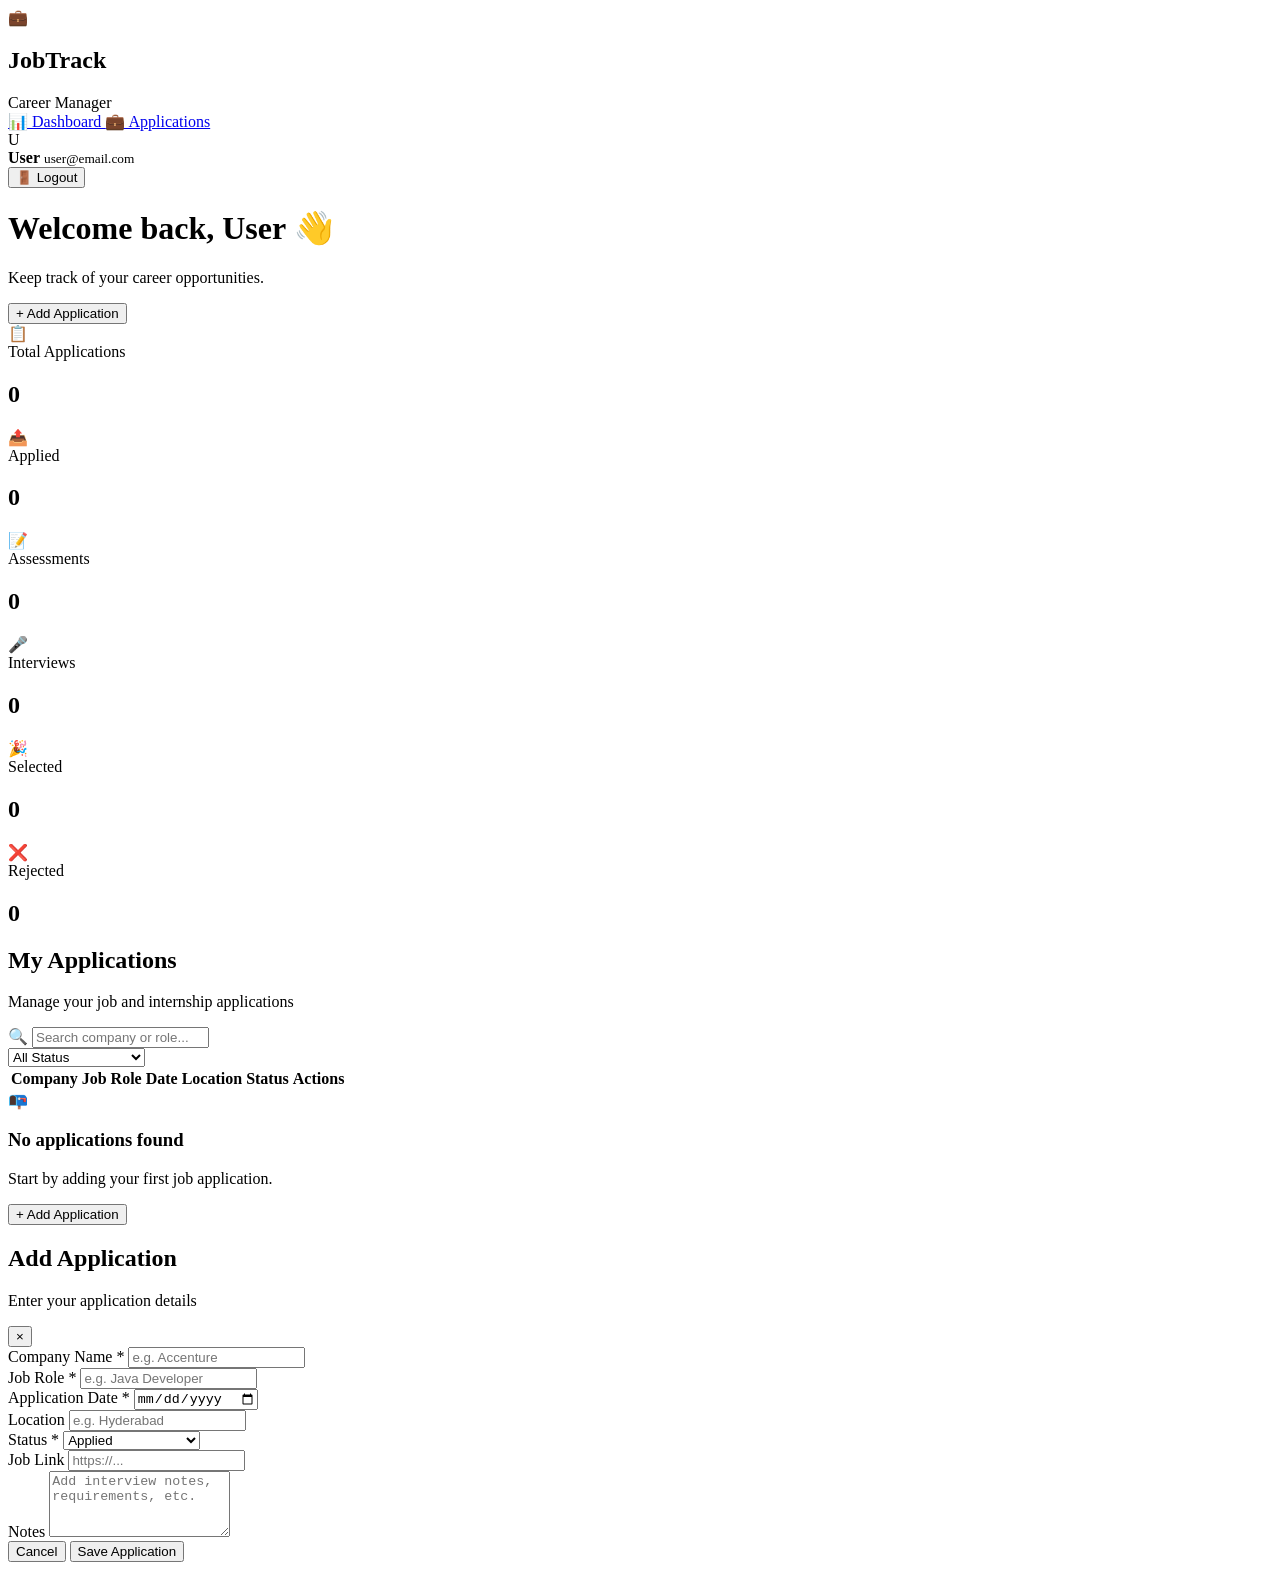
==== dashboard.html @ d00cedd4 "Add files via upload" ====
<!DOCTYPE html>
<html lang="en">
<head>
    <meta charset="UTF-8">
    <meta name="viewport" content="width=device-width, initial-scale=1.0">
    <title>JobTrack - Dashboard</title>
    <link rel="stylesheet" href="css/style.css">
    <link rel="stylesheet" href="css/dashboard.css">
</head>
<body>

<div class="dashboard-layout">

    <!-- SIDEBAR -->
    <aside class="sidebar">
        <div class="sidebar-brand">
            <div class="brand-icon">💼</div>
            <div>
                <h2>JobTrack</h2>
                <span>Career Manager</span>
            </div>
        </div>

        <nav>
            <a href="#" class="nav-item active">
                📊 Dashboard
            </a>
            <a href="#applications" class="nav-item">
                💼 Applications
            </a>
        </nav>

        <div class="sidebar-bottom">
            <div class="user-mini">
                <div class="avatar" id="sidebarAvatar">
                    U
                </div>
                <div>
                    <strong id="sidebarName">User</strong>
                    <small id="sidebarEmail">user@email.com</small>
                </div>
            </div>

            <button class="logout-btn" onclick="logout()">
                🚪 Logout
            </button>
        </div>
    </aside>

    <!-- MAIN CONTENT -->
    <main class="main-content">

        <!-- TOPBAR -->
        <header class="topbar">
            <div>
                <h1>
                    Welcome back, <span id="welcomeName">User</span> 👋
                </h1>
                <p>
                    Keep track of your career opportunities.
                </p>
            </div>

            <button class="add-btn" onclick="openModal()">
                + Add Application
            </button>
        </header>

        <!-- STATISTICS -->
        <section class="stats-grid">
            <div class="stat-card">
                <div class="stat-icon total">📋</div>
                <div>
                    <span>Total Applications</span>
                    <h2 id="totalCount">0</h2>
                </div>
            </div>

            <div class="stat-card">
                <div class="stat-icon applied">📤</div>
                <div>
                    <span>Applied</span>
                    <h2 id="appliedCount">0</h2>
                </div>
            </div>

            <div class="stat-card">
                <div class="stat-icon assessment">📝</div>
                <div>
                    <span>Assessments</span>
                    <h2 id="assessmentCount">0</h2>
                </div>
            </div>

            <div class="stat-card">
                <div class="stat-icon interview">🎤</div>
                <div>
                    <span>Interviews</span>
                    <h2 id="interviewCount">0</h2>
                </div>
            </div>

            <div class="stat-card">
                <div class="stat-icon selected">🎉</div>
                <div>
                    <span>Selected</span>
                    <h2 id="selectedCount">0</h2>
                </div>
            </div>

            <div class="stat-card">
                <div class="stat-icon rejected">❌</div>
                <div>
                    <span>Rejected</span>
                    <h2 id="rejectedCount">0</h2>
                </div>
            </div>
        </section>

        <!-- APPLICATIONS -->
        <section class="applications-section" id="applications">
            <div class="section-header">
                <div>
                    <h2>My Applications</h2>
                    <p>Manage your job and internship applications</p>
                </div>
            </div>

            <!-- SEARCH AND FILTER -->
            <div class="filters">
                <div class="search-box">
                    <span>🔍</span>
                    <input
                        type="text"
                        id="searchInput"
                        placeholder="Search company or role..."
                    >
                </div>

                <select id="statusFilter">
                    <option value="All">All Status</option>
                    <option value="Applied">Applied</option>
                    <option value="Online Assessment">Online Assessment</option>
                    <option value="Interview">Interview</option>
                    <option value="Selected">Selected</option>
                    <option value="Rejected">Rejected</option>
                </select>
            </div>

            <!-- APPLICATION TABLE -->
            <div class="table-container">
                <table>
                    <thead>
                        <tr>
                            <th>Company</th>
                            <th>Job Role</th>
                            <th>Date</th>
                            <th>Location</th>
                            <th>Status</th>
                            <th>Actions</th>
                        </tr>
                    </thead>
                    <tbody id="applicationsTable">
                    </tbody>
                </table>

                <div id="emptyState" class="empty-state">
                    <div>📭</div>
                    <h3>No applications found</h3>
                    <p>Start by adding your first job application.</p>
                    <button class="add-btn" onclick="openModal()">
                        + Add Application
                    </button>
                </div>
            </div>
        </section>

    </main>

</div>

<!-- ADD / EDIT MODAL -->
<div class="modal-overlay" id="modalOverlay">
    <div class="modal">
        <div class="modal-header">
            <div>
                <h2 id="modalTitle">Add Application</h2>
                <p>Enter your application details</p>
            </div>
            <button class="close-btn" onclick="closeModal()">×</button>
        </div>

        <form id="applicationForm">
            <input type="hidden" id="editId">

            <div class="form-grid">
                <div class="input-group">
                    <label for="company">Company Name *</label>
                    <input
                        type="text"
                        id="company"
                        placeholder="e.g. Accenture"
                        required
                    >
                </div>

                <div class="input-group">
                    <label for="jobRole">Job Role *</label>
                    <input
                        type="text"
                        id="jobRole"
                        placeholder="e.g. Java Developer"
                        required
                    >
                </div>

                <div class="input-group">
                    <label for="applicationDate">Application Date *</label>
                    <input
                        type="date"
                        id="applicationDate"
                        required
                    >
                </div>

                <div class="input-group">
                    <label for="location">Location</label>
                    <input
                        type="text"
                        id="location"
                        placeholder="e.g. Hyderabad"
                    >
                </div>

                <div class="input-group">
                    <label for="status">Status *</label>
                    <select id="status" required>
                        <option value="Applied">Applied</option>
                        <option value="Online Assessment">Online Assessment</option>
                        <option value="Interview">Interview</option>
                        <option value="Selected">Selected</option>
                        <option value="Rejected">Rejected</option>
                    </select>
                </div>

                <div class="input-group">
                    <label for="jobLink">Job Link</label>
                    <input
                        type="url"
                        id="jobLink"
                        placeholder="https://..."
                    >
                </div>
            </div>

            <div class="input-group">
                <label for="notes">Notes</label>
                <textarea
                    id="notes"
                    rows="4"
                    placeholder="Add interview notes, requirements, etc."
                ></textarea>
            </div>

            <div class="modal-actions">
                <button
                    type="button"
                    class="cancel-btn"
                    onclick="closeModal()"
                >
                    Cancel
                </button>
                <button
                    type="submit"
                    class="save-btn"
                >
                    Save Application
                </button>
            </div>
        </form>
    </div>
</div>

<script src="js/dashboard.js"></script>

</body>
</html>
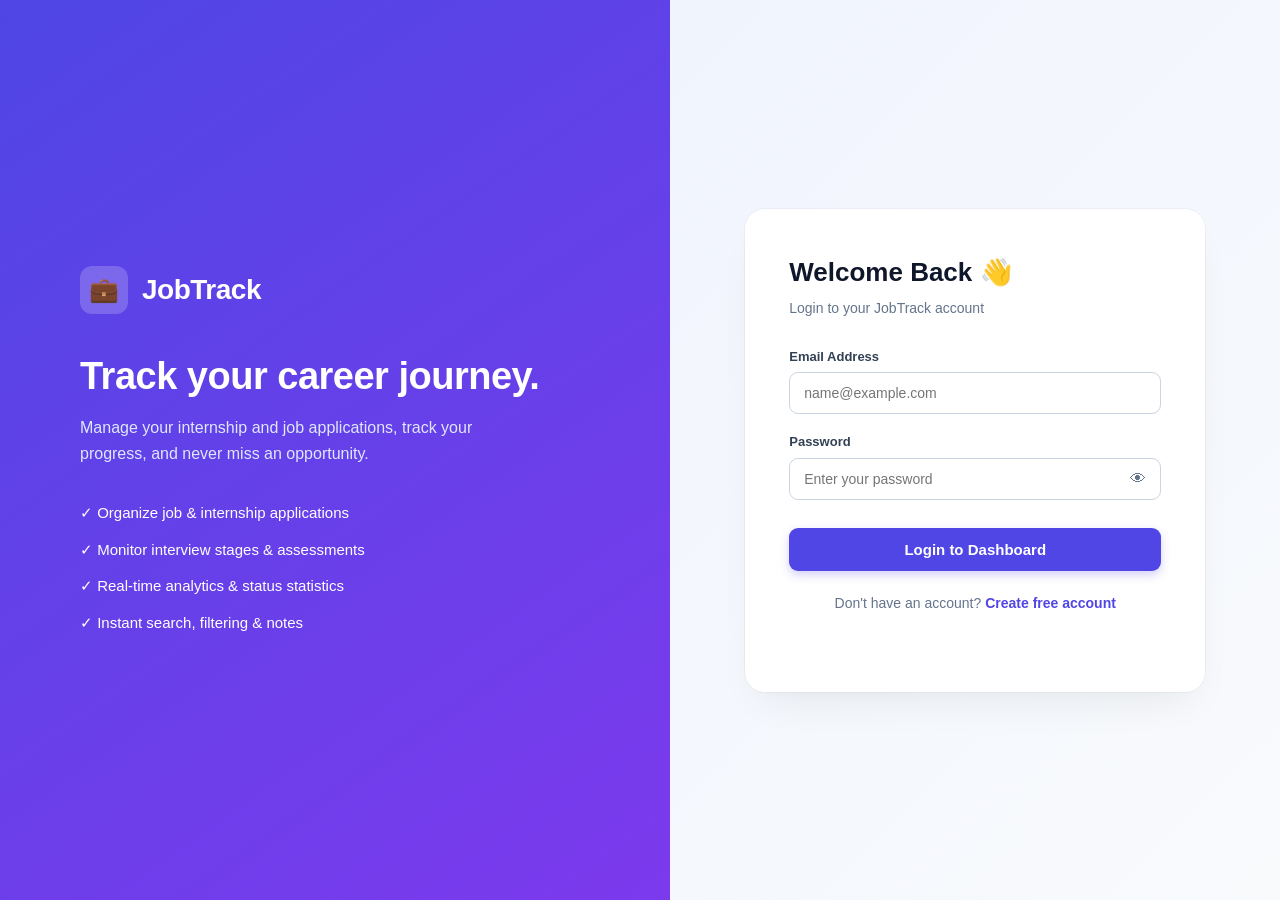
==== commit 318b0f5e: "Add files via upload" ====
--- a/dashboard.html
+++ b/dashboard.html
@@ -4,10 +4,34 @@
     <meta charset="UTF-8">
     <meta name="viewport" content="width=device-width, initial-scale=1.0">
     <title>JobTrack - Dashboard</title>
-    <link rel="stylesheet" href="css/style.css">
-    <link rel="stylesheet" href="css/dashboard.css">
+    <!-- ROUTE GUARD: Prevent FOUC and ensure valid session -->
+    <script>
+        (function() {
+            try {
+                var raw = localStorage.getItem("jobtrack_currentUser");
+                if (!raw || raw === "null" || raw === "undefined") {
+                    localStorage.removeItem("jobtrack_currentUser");
+                    window.location.replace("index.html");
+                    return;
+                }
+                var user = JSON.parse(raw);
+                if (!user || !user.id || !user.email) {
+                    localStorage.removeItem("jobtrack_currentUser");
+                    window.location.replace("index.html");
+                    return;
+                }
+            } catch (e) {
+                localStorage.removeItem("jobtrack_currentUser");
+                window.location.replace("index.html");
+            }
+        })();
+    </script>
+    <link rel="stylesheet" href="style.css">
+    <link rel="stylesheet" href="dashboard.css">
 </head>
 <body>
+
+<div id="toastContainer" class="toast-container"></div>
 
 <div class="dashboard-layout">
 
@@ -15,7 +39,7 @@
     <aside class="sidebar">
         <div class="sidebar-brand">
             <div class="brand-icon">💼</div>
-            <div>
+            <div class="brand-text">
                 <h2>JobTrack</h2>
                 <span>Career Manager</span>
             </div>
@@ -23,26 +47,27 @@
 
         <nav>
             <a href="#" class="nav-item active">
-                📊 Dashboard
+                <span class="nav-icon">📊</span>
+                <span class="nav-label">Dashboard</span>
             </a>
             <a href="#applications" class="nav-item">
-                💼 Applications
+                <span class="nav-icon">💼</span>
+                <span class="nav-label">Applications</span>
             </a>
         </nav>
 
         <div class="sidebar-bottom">
             <div class="user-mini">
-                <div class="avatar" id="sidebarAvatar">
-                    U
-                </div>
-                <div>
+                <div class="avatar" id="sidebarAvatar">U</div>
+                <div class="user-info">
                     <strong id="sidebarName">User</strong>
                     <small id="sidebarEmail">user@email.com</small>
                 </div>
             </div>
 
-            <button class="logout-btn" onclick="logout()">
-                🚪 Logout
+            <button class="logout-btn" onclick="logout()" title="Logout from JobTrack">
+                <span>🚪</span>
+                <span class="logout-text">Logout</span>
             </button>
         </div>
     </aside>
@@ -57,21 +82,26 @@
                     Welcome back, <span id="welcomeName">User</span> 👋
                 </h1>
                 <p>
-                    Keep track of your career opportunities.
+                    Keep track of your internship and job opportunities.
                 </p>
             </div>
 
-            <button class="add-btn" onclick="openModal()">
-                + Add Application
-            </button>
+            <div class="topbar-actions">
+                <button class="export-btn" onclick="exportToCSV()" title="Export your applications to CSV">
+                    📥 Export CSV
+                </button>
+                <button class="add-btn" onclick="openModal()">
+                    <span>+</span> Add Application
+                </button>
+            </div>
         </header>
 
-        <!-- STATISTICS -->
+        <!-- STATISTICS GRID -->
         <section class="stats-grid">
             <div class="stat-card">
                 <div class="stat-icon total">📋</div>
                 <div>
-                    <span>Total Applications</span>
+                    <span>Total</span>
                     <h2 id="totalCount">0</h2>
                 </div>
             </div>
@@ -117,12 +147,12 @@
             </div>
         </section>
 
-        <!-- APPLICATIONS -->
+        <!-- APPLICATIONS SECTION -->
         <section class="applications-section" id="applications">
             <div class="section-header">
                 <div>
                     <h2>My Applications</h2>
-                    <p>Manage your job and internship applications</p>
+                    <p>Track, update, and manage every stage of your job hunt</p>
                 </div>
             </div>
 
@@ -133,12 +163,12 @@
                     <input
                         type="text"
                         id="searchInput"
-                        placeholder="Search company or role..."
+                        placeholder="Search company, job role, or location..."
                     >
                 </div>
 
                 <select id="statusFilter">
-                    <option value="All">All Status</option>
+                    <option value="All">All Statuses</option>
                     <option value="Applied">Applied</option>
                     <option value="Online Assessment">Online Assessment</option>
                     <option value="Interview">Interview</option>
@@ -147,9 +177,9 @@
                 </select>
             </div>
 
-            <!-- APPLICATION TABLE -->
+            <!-- APPLICATION TABLE WRAPPER -->
             <div class="table-container">
-                <table>
+                <table id="applicationsTableWrapper">
                     <thead>
                         <tr>
                             <th>Company</th>
@@ -165,12 +195,17 @@
                 </table>
 
                 <div id="emptyState" class="empty-state">
-                    <div>📭</div>
+                    <div class="empty-icon">📭</div>
                     <h3>No applications found</h3>
-                    <p>Start by adding your first job application.</p>
-                    <button class="add-btn" onclick="openModal()">
-                        + Add Application
-                    </button>
+                    <p>Start organizing your career by adding your first application, or load sample demo data to see how it works.</p>
+                    <div class="empty-actions">
+                        <button class="add-btn" onclick="openModal()">
+                            + Add Application
+                        </button>
+                        <button class="demo-btn" onclick="loadSampleData()">
+                            ✨ Load Demo Data
+                        </button>
+                    </div>
                 </div>
             </div>
         </section>
@@ -179,15 +214,15 @@
 
 </div>
 
-<!-- ADD / EDIT MODAL -->
+<!-- ADD / EDIT APPLICATION MODAL -->
 <div class="modal-overlay" id="modalOverlay">
-    <div class="modal">
+    <div class="modal" role="dialog" aria-modal="true" aria-labelledby="modalTitle">
         <div class="modal-header">
             <div>
                 <h2 id="modalTitle">Add Application</h2>
-                <p>Enter your application details</p>
-            </div>
-            <button class="close-btn" onclick="closeModal()">×</button>
+                <p>Enter the details of your job or internship application</p>
+            </div>
+            <button class="close-btn" onclick="closeModal()" title="Close (Esc)">×</button>
         </div>
 
         <form id="applicationForm">
@@ -199,7 +234,7 @@
                     <input
                         type="text"
                         id="company"
-                        placeholder="e.g. Accenture"
+                        placeholder="e.g. Google, Microsoft, Accenture"
                         required
                     >
                 </div>
@@ -209,7 +244,7 @@
                     <input
                         type="text"
                         id="jobRole"
-                        placeholder="e.g. Java Developer"
+                        placeholder="e.g. Frontend Developer, SDE 1"
                         required
                     >
                 </div>
@@ -228,12 +263,12 @@
                     <input
                         type="text"
                         id="location"
-                        placeholder="e.g. Hyderabad"
-                    >
-                </div>
-
-                <div class="input-group">
-                    <label for="status">Status *</label>
+                        placeholder="e.g. Remote, Bangalore, Hyderabad"
+                    >
+                </div>
+
+                <div class="input-group">
+                    <label for="status">Application Status *</label>
                     <select id="status" required>
                         <option value="Applied">Applied</option>
                         <option value="Online Assessment">Online Assessment</option>
@@ -244,21 +279,21 @@
                 </div>
 
                 <div class="input-group">
-                    <label for="jobLink">Job Link</label>
-                    <input
-                        type="url"
+                    <label for="jobLink">Job Posting URL</label>
+                    <input
+                        type="text"
                         id="jobLink"
-                        placeholder="https://..."
+                        placeholder="https://company.com/careers/..."
                     >
                 </div>
             </div>
 
             <div class="input-group">
-                <label for="notes">Notes</label>
+                <label for="notes">Notes & Key Details</label>
                 <textarea
                     id="notes"
-                    rows="4"
-                    placeholder="Add interview notes, requirements, etc."
+                    rows="3"
+                    placeholder="Interview rounds, HR contact, salary/stipend, referral info, tech stack..."
                 ></textarea>
             </div>
 
@@ -272,6 +307,7 @@
                 </button>
                 <button
                     type="submit"
+                    id="submitBtn"
                     class="save-btn"
                 >
                     Save Application
@@ -281,7 +317,32 @@
     </div>
 </div>
 
-<script src="js/dashboard.js"></script>
+<!-- VIEW NOTES MODAL -->
+<div class="modal-overlay" id="noteModalOverlay">
+    <div class="modal" role="dialog" aria-modal="true" aria-labelledby="noteModalTitle">
+        <div class="modal-header">
+            <div>
+                <h2 id="noteModalTitle">Application Notes</h2>
+                <p id="noteModalSubtitle">Company • Role</p>
+            </div>
+            <button class="close-btn" onclick="closeNoteModal()" title="Close (Esc)">×</button>
+        </div>
+
+        <div id="noteContent" class="note-display"></div>
+
+        <div class="modal-actions">
+            <button
+                type="button"
+                class="save-btn"
+                onclick="closeNoteModal()"
+            >
+                Done
+            </button>
+        </div>
+    </div>
+</div>
+
+<script src="dashboard.js"></script>
 
 </body>
 </html>
--- a/style.css
+++ b/style.css
@@ -0,0 +1,104 @@
+/* GLOBAL STYLES & RESET */
+* {
+    margin: 0;
+    padding: 0;
+    box-sizing: border-box;
+}
+
+:root {
+    --primary: #4f46e5;
+    --primary-hover: #4338ca;
+    --primary-light: #eef2ff;
+    --bg-main: #f8fafc;
+    --text-main: #0f172a;
+    --text-muted: #64748b;
+    --border-color: #e2e8f0;
+    --card-bg: #ffffff;
+    --shadow-sm: 0 1px 2px 0 rgba(0, 0, 0, 0.05);
+    --shadow-md: 0 4px 6px -1px rgba(0, 0, 0, 0.1), 0 2px 4px -2px rgba(0, 0, 0, 0.1);
+    --shadow-lg: 0 10px 15px -3px rgba(0, 0, 0, 0.1), 0 4px 6px -4px rgba(0, 0, 0, 0.1);
+    --radius: 12px;
+}
+
+body {
+    font-family: -apple-system, BlinkMacSystemFont, "Segoe UI", Roboto, Helvetica, Arial, sans-serif;
+    background: var(--bg-main);
+    color: var(--text-main);
+    line-height: 1.5;
+    -webkit-font-smoothing: antialiased;
+}
+
+button,
+input,
+select,
+textarea {
+    font-family: inherit;
+    font-size: 14px;
+}
+
+button {
+    cursor: pointer;
+    border: none;
+    outline: none;
+    transition: all 0.2s ease;
+}
+
+a {
+    text-decoration: none;
+    color: inherit;
+}
+
+/* TOAST NOTIFICATION CONTAINER */
+.toast-container {
+    position: fixed;
+    top: 24px;
+    right: 24px;
+    z-index: 9999;
+    display: flex;
+    flex-direction: column;
+    gap: 10px;
+    pointer-events: none;
+}
+
+.toast {
+    pointer-events: auto;
+    background: #1e293b;
+    color: #ffffff;
+    padding: 12px 20px;
+    border-radius: 10px;
+    box-shadow: 0 10px 25px rgba(0, 0, 0, 0.15);
+    font-size: 14px;
+    font-weight: 500;
+    display: flex;
+    align-items: center;
+    gap: 10px;
+    transform: translateY(-20px);
+    opacity: 0;
+    animation: toastSlideIn 0.3s forwards, toastFadeOut 0.3s forwards 2.7s;
+}
+
+.toast.success {
+    border-left: 4px solid #10b981;
+}
+
+.toast.error {
+    border-left: 4px solid #ef4444;
+}
+
+.toast.info {
+    border-left: 4px solid #3b82f6;
+}
+
+@keyframes toastSlideIn {
+    to {
+        transform: translateY(0);
+        opacity: 1;
+    }
+}
+
+@keyframes toastFadeOut {
+    to {
+        transform: translateY(-10px);
+        opacity: 0;
+    }
+}
--- a/dashboard.css
+++ b/dashboard.css
@@ -0,0 +1,784 @@
+/* DASHBOARD LAYOUT */
+.dashboard-layout {
+    min-height: 100vh;
+    display: flex;
+}
+
+/* SIDEBAR */
+.sidebar {
+    width: 250px;
+    background: #0f172a;
+    color: #f8fafc;
+    padding: 24px 16px;
+    position: fixed;
+    top: 0;
+    bottom: 0;
+    left: 0;
+    display: flex;
+    flex-direction: column;
+    z-index: 50;
+    transition: width 0.3s ease;
+}
+
+.sidebar-brand {
+    display: flex;
+    align-items: center;
+    gap: 12px;
+    padding: 8px 10px;
+}
+
+.sidebar-brand .brand-icon {
+    width: 40px;
+    height: 40px;
+    display: flex;
+    align-items: center;
+    justify-content: center;
+    background: rgba(255, 255, 255, 0.1);
+    border-radius: 10px;
+    font-size: 20px;
+    flex-shrink: 0;
+}
+
+.sidebar-brand .brand-text h2 {
+    font-size: 19px;
+    font-weight: 700;
+    line-height: 1.2;
+}
+
+.sidebar-brand .brand-text span {
+    color: #94a3b8;
+    font-size: 11px;
+    font-weight: 500;
+}
+
+/* NAVIGATION */
+.sidebar nav {
+    margin-top: 36px;
+    display: flex;
+    flex-direction: column;
+    gap: 6px;
+}
+
+.nav-item {
+    display: flex;
+    align-items: center;
+    gap: 12px;
+    color: #94a3b8;
+    padding: 12px 14px;
+    border-radius: 10px;
+    font-weight: 500;
+    font-size: 14px;
+    transition: all 0.2s ease;
+}
+
+.nav-item .nav-icon {
+    font-size: 18px;
+    flex-shrink: 0;
+}
+
+.nav-item:hover,
+.nav-item.active {
+    background: #1e293b;
+    color: #ffffff;
+}
+
+.nav-item.active {
+    background: #4f46e5;
+    color: #ffffff;
+}
+
+/* SIDEBAR FOOTER (USER & LOGOUT) */
+.sidebar-bottom {
+    margin-top: auto;
+    padding-top: 16px;
+    border-top: 1px solid #1e293b;
+}
+
+.user-mini {
+    display: flex;
+    align-items: center;
+    gap: 10px;
+    padding: 8px 10px;
+    margin-bottom: 12px;
+}
+
+.avatar {
+    width: 38px;
+    height: 38px;
+    border-radius: 50%;
+    background: linear-gradient(135deg, #6366f1, #8b5cf6);
+    color: white;
+    display: flex;
+    align-items: center;
+    justify-content: center;
+    font-weight: 700;
+    font-size: 15px;
+    flex-shrink: 0;
+}
+
+.user-info {
+    overflow: hidden;
+}
+
+.user-info strong {
+    display: block;
+    font-size: 13px;
+    white-space: nowrap;
+    overflow: hidden;
+    text-overflow: ellipsis;
+}
+
+.user-info small {
+    display: block;
+    color: #94a3b8;
+    font-size: 11px;
+    white-space: nowrap;
+    overflow: hidden;
+    text-overflow: ellipsis;
+}
+
+.logout-btn {
+    width: 100%;
+    border: 1px solid #334155;
+    background: transparent;
+    color: #cbd5e1;
+    padding: 10px 14px;
+    border-radius: 9px;
+    font-size: 13px;
+    font-weight: 500;
+    display: flex;
+    align-items: center;
+    justify-content: center;
+    gap: 8px;
+    transition: all 0.2s ease;
+}
+
+.logout-btn:hover {
+    background: #ef4444;
+    border-color: #ef4444;
+    color: white;
+}
+
+/* MAIN CONTENT */
+.main-content {
+    margin-left: 250px;
+    width: calc(100% - 250px);
+    padding: 32px 40px;
+    min-height: 100vh;
+}
+
+/* TOPBAR */
+.topbar {
+    display: flex;
+    align-items: center;
+    justify-content: space-between;
+    margin-bottom: 28px;
+    flex-wrap: wrap;
+    gap: 16px;
+}
+
+.topbar h1 {
+    font-size: 26px;
+    font-weight: 800;
+    letter-spacing: -0.5px;
+}
+
+.topbar h1 span {
+    color: #4f46e5;
+}
+
+.topbar p {
+    color: #64748b;
+    font-size: 14px;
+}
+
+.topbar-actions {
+    display: flex;
+    align-items: center;
+    gap: 12px;
+}
+
+/* BUTTONS */
+.add-btn {
+    background: #4f46e5;
+    color: white;
+    padding: 11px 18px;
+    border-radius: 9px;
+    font-weight: 600;
+    font-size: 14px;
+    display: flex;
+    align-items: center;
+    gap: 6px;
+    box-shadow: 0 4px 10px rgba(79, 70, 229, 0.25);
+}
+
+.add-btn:hover {
+    background: #4338ca;
+    transform: translateY(-1px);
+    box-shadow: 0 6px 14px rgba(79, 70, 229, 0.35);
+}
+
+.export-btn {
+    background: #ffffff;
+    color: #334155;
+    border: 1px solid #cbd5e1;
+    padding: 11px 16px;
+    border-radius: 9px;
+    font-weight: 600;
+    font-size: 13px;
+    display: flex;
+    align-items: center;
+    gap: 6px;
+}
+
+.export-btn:hover {
+    background: #f1f5f9;
+    border-color: #94a3b8;
+}
+
+/* STATISTICS GRID */
+.stats-grid {
+    display: grid;
+    grid-template-columns: repeat(6, 1fr);
+    gap: 14px;
+    margin-bottom: 28px;
+}
+
+.stat-card {
+    background: white;
+    border: 1px solid #e2e8f0;
+    border-radius: 14px;
+    padding: 18px;
+    display: flex;
+    align-items: center;
+    gap: 14px;
+    box-shadow: 0 1px 3px rgba(0, 0, 0, 0.04);
+    transition: transform 0.2s ease, box-shadow 0.2s ease;
+}
+
+.stat-card:hover {
+    transform: translateY(-2px);
+    box-shadow: 0 4px 12px rgba(0, 0, 0, 0.06);
+}
+
+.stat-icon {
+    width: 42px;
+    height: 42px;
+    border-radius: 11px;
+    display: flex;
+    align-items: center;
+    justify-content: center;
+    font-size: 20px;
+    flex-shrink: 0;
+}
+
+.stat-icon.total { background: #ede9fe; }
+.stat-icon.applied { background: #dbeafe; }
+.stat-icon.assessment { background: #fef3c7; }
+.stat-icon.interview { background: #fce7f3; }
+.stat-icon.selected { background: #dcfce7; }
+.stat-icon.rejected { background: #fee2e2; }
+
+.stat-card span {
+    display: block;
+    color: #64748b;
+    font-size: 11px;
+    font-weight: 600;
+    text-transform: uppercase;
+    letter-spacing: 0.5px;
+    margin-bottom: 2px;
+}
+
+.stat-card h2 {
+    font-size: 24px;
+    font-weight: 800;
+    color: #0f172a;
+}
+
+/* APPLICATIONS SECTION */
+.applications-section {
+    background: white;
+    border: 1px solid #e2e8f0;
+    border-radius: 16px;
+    padding: 24px;
+    box-shadow: 0 1px 3px rgba(0, 0, 0, 0.04);
+}
+
+.section-header {
+    display: flex;
+    justify-content: space-between;
+    align-items: center;
+    margin-bottom: 20px;
+    flex-wrap: wrap;
+    gap: 12px;
+}
+
+.section-header h2 {
+    font-size: 20px;
+    font-weight: 700;
+}
+
+.section-header p {
+    color: #64748b;
+    font-size: 13px;
+    margin-top: 2px;
+}
+
+/* SEARCH & FILTERS */
+.filters {
+    display: flex;
+    gap: 12px;
+    margin-bottom: 20px;
+    flex-wrap: wrap;
+}
+
+.search-box {
+    flex: 1;
+    min-width: 240px;
+    display: flex;
+    align-items: center;
+    gap: 10px;
+    border: 1px solid #cbd5e1;
+    border-radius: 9px;
+    padding: 0 14px;
+    background: #fff;
+    transition: all 0.2s ease;
+}
+
+.search-box:focus-within {
+    border-color: #6366f1;
+    box-shadow: 0 0 0 3px rgba(99, 102, 241, 0.12);
+}
+
+.search-box input {
+    border: none;
+    outline: none;
+    padding: 11px 0;
+    width: 100%;
+}
+
+.filters select {
+    border: 1px solid #cbd5e1;
+    border-radius: 9px;
+    padding: 10px 14px;
+    outline: none;
+    background: #fff;
+    font-weight: 500;
+    cursor: pointer;
+    transition: all 0.2s ease;
+}
+
+.filters select:focus {
+    border-color: #6366f1;
+    box-shadow: 0 0 0 3px rgba(99, 102, 241, 0.12);
+}
+
+/* TABLE CONTAINER */
+.table-container {
+    overflow-x: auto;
+    border: 1px solid #f1f5f9;
+    border-radius: 12px;
+}
+
+table {
+    width: 100%;
+    border-collapse: collapse;
+    min-width: 760px;
+}
+
+thead {
+    background: #f8fafc;
+}
+
+th {
+    text-align: left;
+    padding: 14px 16px;
+    font-size: 12px;
+    color: #64748b;
+    font-weight: 600;
+    text-transform: uppercase;
+    letter-spacing: 0.5px;
+    border-bottom: 1px solid #e2e8f0;
+}
+
+td {
+    padding: 16px;
+    border-bottom: 1px solid #f1f5f9;
+    font-size: 13.5px;
+    vertical-align: middle;
+}
+
+tbody tr:hover {
+    background: #fafafa;
+}
+
+.company-name {
+    font-weight: 700;
+    color: #0f172a;
+    font-size: 14px;
+}
+
+.role-name {
+    color: #475569;
+    font-weight: 500;
+}
+
+/* STATUS BADGES */
+.status {
+    display: inline-flex;
+    align-items: center;
+    gap: 6px;
+    padding: 5px 11px;
+    border-radius: 20px;
+    font-size: 12px;
+    font-weight: 600;
+}
+
+.status.applied {
+    background: #dbeafe;
+    color: #1e40af;
+}
+
+.status.assessment {
+    background: #fef3c7;
+    color: #92400e;
+}
+
+.status.interview {
+    background: #fce7f3;
+    color: #9d174d;
+}
+
+.status.selected {
+    background: #dcfce7;
+    color: #166534;
+}
+
+.status.rejected {
+    background: #fee2e2;
+    color: #991b1b;
+}
+
+/* ACTIONS */
+.action-buttons {
+    display: flex;
+    align-items: center;
+    gap: 6px;
+}
+
+.action-btn {
+    border: none;
+    background: #f1f5f9;
+    font-size: 14px;
+    padding: 6px 9px;
+    border-radius: 7px;
+    cursor: pointer;
+    display: inline-flex;
+    align-items: center;
+    justify-content: center;
+    transition: all 0.2s ease;
+}
+
+.action-btn:hover {
+    background: #e2e8f0;
+    transform: scale(1.05);
+}
+
+.note-btn:hover {
+    background: #e0e7ff;
+}
+
+.edit-btn:hover {
+    background: #e0f2fe;
+}
+
+.delete-btn:hover {
+    background: #fee2e2;
+}
+
+/* EMPTY STATE */
+.empty-state {
+    text-align: center;
+    padding: 50px 20px;
+    display: none;
+}
+
+.empty-state > .empty-icon {
+    font-size: 46px;
+    margin-bottom: 12px;
+}
+
+.empty-state h3 {
+    font-size: 18px;
+    font-weight: 700;
+    margin-bottom: 6px;
+}
+
+.empty-state p {
+    color: #64748b;
+    margin-bottom: 20px;
+    font-size: 14px;
+}
+
+.empty-actions {
+    display: flex;
+    justify-content: center;
+    gap: 12px;
+    flex-wrap: wrap;
+}
+
+.demo-btn {
+    background: #f8fafc;
+    border: 1px dashed #6366f1;
+    color: #4f46e5;
+    padding: 10px 18px;
+    border-radius: 9px;
+    font-weight: 600;
+    font-size: 14px;
+}
+
+.demo-btn:hover {
+    background: #eef2ff;
+}
+
+/* MODAL OVERLAY & CONTENT */
+.modal-overlay {
+    position: fixed;
+    inset: 0;
+    background: rgba(15, 23, 42, 0.6);
+    backdrop-filter: blur(4px);
+    display: none;
+    align-items: center;
+    justify-content: center;
+    padding: 20px;
+    z-index: 1000;
+    opacity: 0;
+    transition: opacity 0.2s ease;
+}
+
+.modal-overlay.show {
+    display: flex;
+    opacity: 1;
+}
+
+.modal {
+    width: 620px;
+    max-width: 100%;
+    background: white;
+    border-radius: 18px;
+    padding: 28px;
+    max-height: 90vh;
+    overflow-y: auto;
+    box-shadow: 0 25px 50px -12px rgba(0, 0, 0, 0.25);
+    transform: scale(0.95);
+    transition: transform 0.2s ease;
+}
+
+.modal-overlay.show .modal {
+    transform: scale(1);
+}
+
+.modal-header {
+    display: flex;
+    align-items: flex-start;
+    justify-content: space-between;
+    margin-bottom: 22px;
+}
+
+.modal-header h2 {
+    font-size: 20px;
+    font-weight: 700;
+}
+
+.modal-header p {
+    color: #64748b;
+    font-size: 13px;
+    margin-top: 2px;
+}
+
+.close-btn {
+    background: #f1f5f9;
+    width: 32px;
+    height: 32px;
+    border-radius: 8px;
+    font-size: 18px;
+    display: flex;
+    align-items: center;
+    justify-content: center;
+    color: #64748b;
+}
+
+.close-btn:hover {
+    background: #e2e8f0;
+    color: #0f172a;
+}
+
+/* FORM ELEMENTS INSIDE MODAL */
+.form-grid {
+    display: grid;
+    grid-template-columns: 1fr 1fr;
+    gap: 6px 16px;
+}
+
+.modal .input-group {
+    margin-bottom: 14px;
+}
+
+.modal .input-group label {
+    display: block;
+    font-size: 12.5px;
+    font-weight: 600;
+    color: #334155;
+    margin-bottom: 6px;
+}
+
+.modal input,
+.modal select,
+.modal textarea {
+    width: 100%;
+    padding: 10px 12px;
+    border: 1px solid #cbd5e1;
+    border-radius: 8px;
+    outline: none;
+    font-size: 13.5px;
+    transition: all 0.2s ease;
+    background: #fff;
+}
+
+.modal input:focus,
+.modal select:focus,
+.modal textarea:focus {
+    border-color: #6366f1;
+    box-shadow: 0 0 0 3px rgba(99, 102, 241, 0.12);
+}
+
+.modal textarea {
+    resize: vertical;
+}
+
+.modal-actions {
+    display: flex;
+    justify-content: flex-end;
+    gap: 10px;
+    margin-top: 20px;
+}
+
+.cancel-btn {
+    border: 1px solid #cbd5e1;
+    background: white;
+    color: #475569;
+    padding: 10px 16px;
+    border-radius: 8px;
+    font-weight: 600;
+}
+
+.cancel-btn:hover {
+    background: #f8fafc;
+}
+
+.save-btn {
+    background: #4f46e5;
+    color: white;
+    padding: 10px 18px;
+    border-radius: 8px;
+    font-weight: 600;
+    box-shadow: 0 2px 6px rgba(79, 70, 229, 0.3);
+}
+
+.save-btn:hover {
+    background: #4338ca;
+}
+
+/* NOTE DETAIL MODAL SPECIFIC */
+.note-display {
+    background: #f8fafc;
+    border: 1px solid #e2e8f0;
+    border-radius: 10px;
+    padding: 16px;
+    font-size: 14px;
+    color: #334155;
+    line-height: 1.6;
+    white-space: pre-wrap;
+    min-height: 80px;
+    max-height: 250px;
+    overflow-y: auto;
+}
+
+/* RESPONSIVE BREAKPOINTS */
+@media (max-width: 1200px) {
+    .stats-grid {
+        grid-template-columns: repeat(3, 1fr);
+    }
+}
+
+@media (max-width: 860px) {
+    .sidebar {
+        width: 68px;
+        padding: 20px 8px;
+    }
+
+    .sidebar-brand .brand-text,
+    .nav-label,
+    .user-info,
+    .logout-text {
+        display: none;
+    }
+
+    .sidebar-brand {
+        justify-content: center;
+        padding: 0;
+    }
+
+    .nav-item {
+        justify-content: center;
+        padding: 12px 0;
+    }
+
+    .user-mini {
+        justify-content: center;
+        padding: 0;
+    }
+
+    .logout-btn {
+        padding: 10px 0;
+    }
+
+    .main-content {
+        margin-left: 68px;
+        width: calc(100% - 68px);
+        padding: 24px 18px;
+    }
+}
+
+@media (max-width: 600px) {
+    .stats-grid {
+        grid-template-columns: repeat(2, 1fr);
+    }
+
+    .form-grid {
+        grid-template-columns: 1fr;
+    }
+
+    .filters {
+        flex-direction: column;
+    }
+
+    .filters select {
+        width: 100%;
+    }
+
+    .topbar {
+        flex-direction: column;
+        align-items: flex-start;
+    }
+
+    .topbar-actions {
+        width: 100%;
+    }
+
+    .topbar-actions .add-btn,
+    .topbar-actions .export-btn {
+        flex: 1;
+        justify-content: center;
+    }
+}
